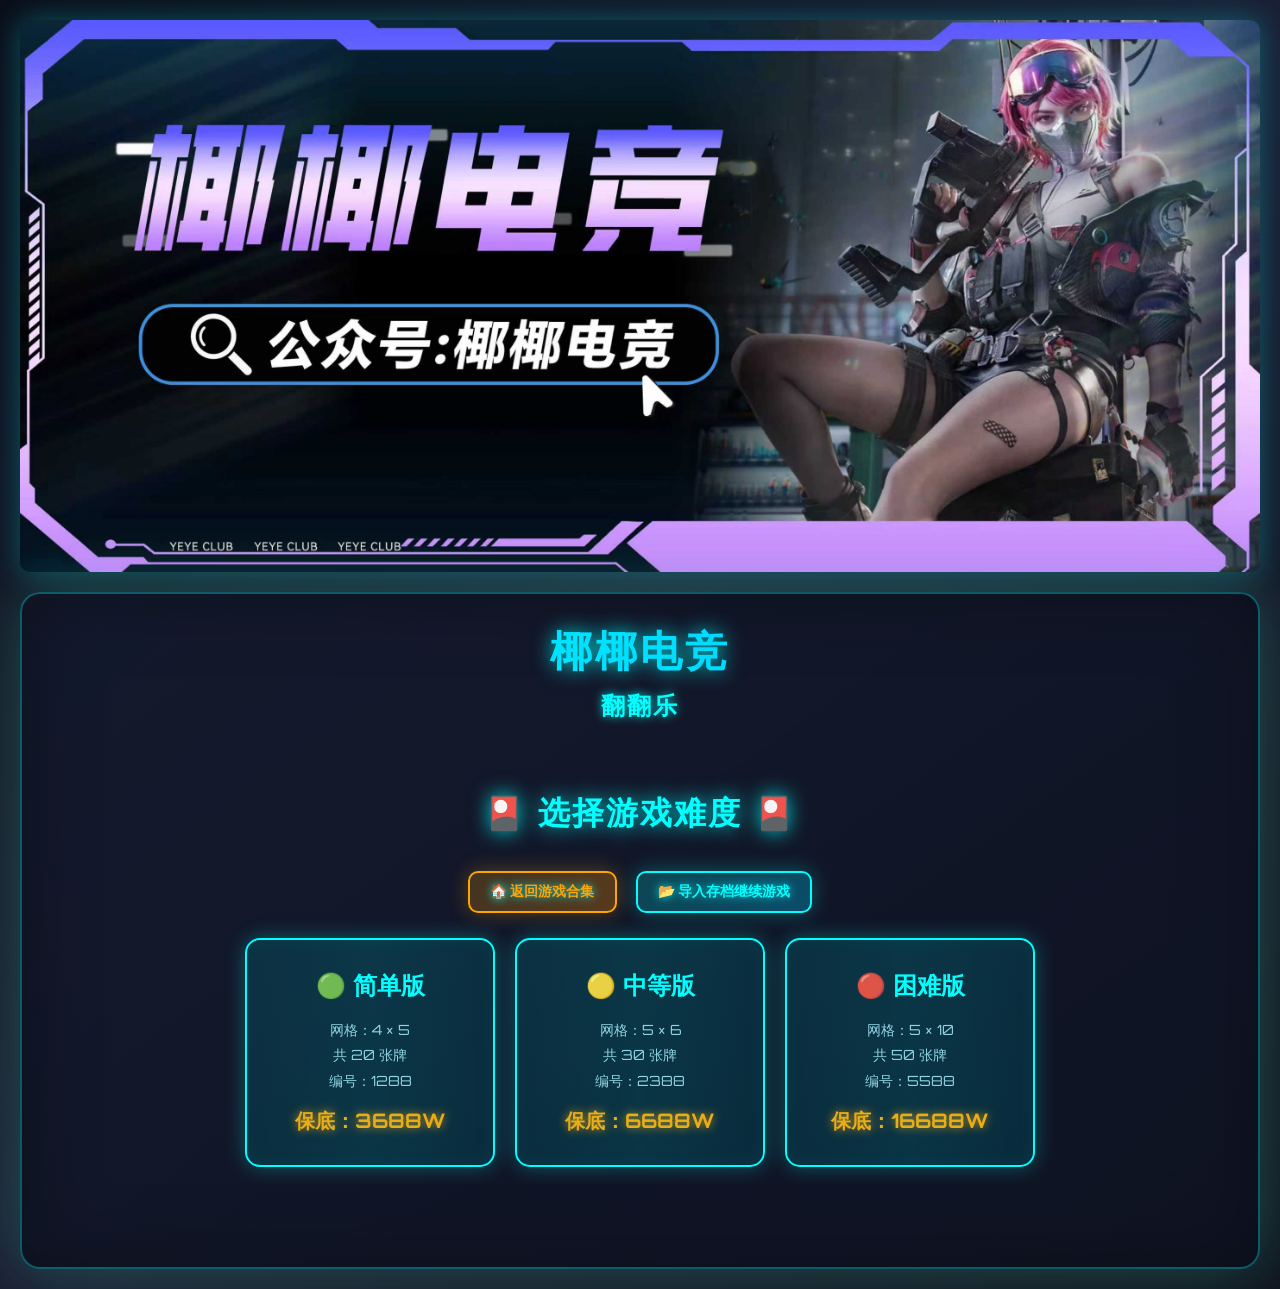
==== flipcard.html @ b03e816c "Initial commit: 妞版ぐ鐢电珵娓告垙鍚堥泦 V4.0 - 鎵浄娓告垙 + 缈荤炕涔?+ 娓告垙鍚堥泦棣栭〉" ====
<!DOCTYPE html>
<html lang="zh-CN">
<head>
    <meta charset="UTF-8">
    <meta name="viewport" content="width=device-width, initial-scale=1.0, maximum-scale=1.0, user-scalable=no">
    <title>椰椰电竞 - 翻翻乐</title>
    <link rel="preconnect" href="https://fonts.googleapis.com">
    <link rel="preconnect" href="https://fonts.gstatic.com" crossorigin>
    <link href="https://fonts.googleapis.com/css2?family=Orbitron:wght@400;700;900&display=swap" rel="stylesheet">
    <style>
        * {
            margin: 0;
            padding: 0;
            box-sizing: border-box;
        }

        body {
            font-family: "Orbitron", "Microsoft YaHei", Arial, sans-serif;
            background: linear-gradient(135deg, #0a0e1a 0%, #1a1f35 50%, #0f1420 100%);
            min-height: 100vh;
            display: flex;
            flex-direction: column;
            align-items: center;
            padding: 20px;
            position: relative;
            overflow-x: hidden;
        }

        .bg-image {
            width: 100%;
            max-width: 1400px;
            height: auto;
            display: block;
            margin: 0 auto 20px;
            border-radius: 10px;
            box-shadow: 0 0 30px rgba(0, 255, 255, 0.3);
        }

        .container {
            background: linear-gradient(145deg, rgba(20, 25, 45, 0.95), rgba(15, 20, 35, 0.98));
            border-radius: 20px;
            padding: 30px;
            box-shadow: 
                0 0 60px rgba(0, 255, 255, 0.2),
                0 0 100px rgba(255, 165, 0, 0.1),
                inset 0 0 80px rgba(0, 0, 0, 0.3);
            max-width: 1400px;
            width: 100%;
            border: 2px solid rgba(0, 255, 255, 0.3);
            position: relative;
        }

        .header {
            text-align: center;
            margin-bottom: 30px;
        }

        .title {
            font-size: 42px;
            font-weight: 900;
            background: linear-gradient(90deg, #00ffff, #00d4ff, #ffa500, #00ffff);
            background-size: 200% auto;
            -webkit-background-clip: text;
            -webkit-text-fill-color: transparent;
            margin-bottom: 10px;
            letter-spacing: 3px;
            animation: titleGlow 3s ease-in-out infinite;
            filter: drop-shadow(0 0 10px rgba(0, 255, 255, 0.8));
        }

        @keyframes titleGlow {
            0%, 100% {
                filter: drop-shadow(0 0 10px rgba(0, 255, 255, 0.8)) brightness(1);
            }
            50% {
                filter: drop-shadow(0 0 20px rgba(0, 255, 255, 1)) brightness(1.2);
            }
        }

        .subtitle {
            font-size: 24px;
            color: #00ffff;
            font-weight: bold;
            text-shadow: 0 0 10px rgba(0, 255, 255, 0.8);
            letter-spacing: 2px;
        }

        /* 开始界面 */
        .start-screen {
            text-align: center;
            padding: 40px 20px;
        }

        .start-screen h2 {
            font-size: 32px;
            color: #00ffff;
            margin-bottom: 30px;
            text-shadow: 0 0 20px rgba(0, 255, 255, 0.8);
            letter-spacing: 2px;
            font-weight: 900;
        }

        .difficulty-options {
            display: flex;
            justify-content: center;
            gap: 20px;
            flex-wrap: wrap;
            margin-bottom: 30px;
        }

        .difficulty-card {
            background: linear-gradient(145deg, rgba(0, 60, 80, 0.3), rgba(0, 40, 60, 0.4));
            border: 2px solid #00ffff;
            border-radius: 15px;
            padding: 30px;
            cursor: pointer;
            transition: all 0.3s;
            min-width: 250px;
            position: relative;
            overflow: hidden;
            box-shadow: 
                0 0 20px rgba(0, 255, 255, 0.3),
                inset 0 0 20px rgba(0, 255, 255, 0.05);
        }

        .difficulty-card::before {
            content: '';
            position: absolute;
            top: -50%;
            left: -50%;
            width: 200%;
            height: 200%;
            background: linear-gradient(45deg, transparent, rgba(0, 255, 255, 0.1), transparent);
            transform: rotate(45deg);
            transition: all 0.5s;
        }

        .difficulty-card:hover {
            transform: translateY(-8px);
            box-shadow: 
                0 8px 40px rgba(0, 255, 255, 0.6),
                0 0 50px rgba(255, 165, 0, 0.3),
                inset 0 0 30px rgba(0, 255, 255, 0.1);
            border-color: #ffa500;
        }

        .difficulty-card:hover::before {
            left: 100%;
        }

        .difficulty-name {
            font-size: 24px;
            color: #00ffff;
            font-weight: bold;
            margin-bottom: 15px;
        }

        .difficulty-info {
            color: #a0d0e0;
            font-size: 14px;
            line-height: 1.8;
        }

        .difficulty-base {
            font-size: 20px;
            color: #ffa500;
            font-weight: bold;
            margin-top: 15px;
            text-shadow: 0 0 10px rgba(255, 165, 0, 0.8);
        }

        /* 游戏界面 */
        .game-screen {
            display: none;
        }

        .game-layout {
            display: flex;
            gap: 30px;
            flex-wrap: wrap;
        }

        .game-main {
            flex: 1;
            min-width: 300px;
        }

        .game-board {
            display: grid;
            gap: 10px;
            margin: 0 auto;
            max-width: 800px;
            background: linear-gradient(145deg, rgba(10, 15, 30, 0.8), rgba(5, 10, 20, 0.9));
            padding: 20px;
            border-radius: 15px;
            box-shadow: 
                0 0 30px rgba(0, 255, 255, 0.2),
                inset 0 0 50px rgba(0, 0, 0, 0.5);
            border: 1px solid rgba(0, 255, 255, 0.3);
        }

        .card {
            aspect-ratio: 1;
            background: linear-gradient(145deg, rgba(0, 80, 100, 0.4), rgba(0, 60, 80, 0.5));
            border: 2px solid rgba(0, 255, 255, 0.6);
            border-radius: 10px;
            cursor: pointer;
            display: flex;
            align-items: center;
            justify-content: center;
            font-size: 32px;
            font-weight: bold;
            transition: all 0.5s;
            position: relative;
            box-shadow: 
                0 0 15px rgba(0, 255, 255, 0.4),
                inset 0 0 20px rgba(0, 255, 255, 0.1);
            transform-style: preserve-3d;
        }

        .card .card-back {
            position: absolute;
            width: 100%;
            height: 100%;
            display: flex;
            align-items: center;
            justify-content: center;
            color: #00ffff;
            font-size: 24px;
            font-weight: bold;
            text-shadow: 0 0 10px rgba(0, 255, 255, 0.8);
            backface-visibility: hidden;
        }

        .card .card-front {
            position: absolute;
            width: 100%;
            height: 100%;
            display: none;
            align-items: center;
            justify-content: center;
            padding: 10px;
        }

        .card .card-front img {
            max-width: 100%;
            max-height: 100%;
            object-fit: contain;
            border-radius: 8px;
            box-shadow: 0 0 15px rgba(0, 255, 255, 0.5);
        }

        .card.flipped {
            background: linear-gradient(145deg, rgba(0, 255, 255, 0.2), rgba(0, 200, 255, 0.3));
            border-color: #ffa500;
            box-shadow: 
                0 0 25px rgba(255, 165, 0, 0.8),
                inset 0 0 30px rgba(255, 165, 0, 0.2);
        }

        .card.flipped .card-back {
            display: none;
        }

        .card.flipped .card-front {
            display: flex;
        }

        .card.matched {
            background: linear-gradient(145deg, rgba(0, 255, 150, 0.2), rgba(0, 200, 100, 0.3));
            border-color: #00ff88;
            cursor: default;
            box-shadow: 0 0 20px rgba(0, 255, 136, 0.6);
        }

        .card.matched .card-back {
            display: none;
        }

        .card.matched .card-front {
            display: flex;
        }

        .card:hover:not(.flipped):not(.matched) {
            transform: scale(0.95);
            box-shadow: 
                0 0 25px rgba(0, 255, 255, 0.8),
                inset 0 0 30px rgba(0, 255, 255, 0.2);
        }

        /* 侧边栏 */
        .sidebar {
            flex: 0 0 350px;
            min-width: 300px;
        }

        .stats-panel, .tips-panel, .base-panel {
            background: linear-gradient(145deg, rgba(0, 60, 80, 0.3), rgba(0, 40, 60, 0.4));
            border: 2px solid rgba(0, 255, 255, 0.5);
            border-radius: 15px;
            padding: 20px;
            margin-bottom: 20px;
            box-shadow: 
                0 0 25px rgba(0, 255, 255, 0.2),
                inset 0 0 30px rgba(0, 0, 0, 0.3);
        }

        .panel-title {
            color: #ffa500;
            font-size: 20px;
            font-weight: bold;
            margin-bottom: 15px;
            text-align: center;
            text-shadow: 0 0 10px rgba(255, 165, 0, 0.8);
        }

        .stat-item {
            display: flex;
            justify-content: space-between;
            margin-bottom: 12px;
            font-size: 16px;
            color: #00ffff;
            text-shadow: 0 0 8px rgba(0, 255, 255, 0.6);
        }

        .stat-value {
            color: #ffa500;
            font-weight: bold;
            text-shadow: 0 0 10px rgba(255, 165, 0, 0.8);
        }

        .base-control {
            display: flex;
            align-items: center;
            justify-content: center;
            gap: 15px;
            margin-top: 15px;
        }

        .base-action-btn {
            background: linear-gradient(135deg, rgba(0, 255, 255, 0.2), rgba(0, 200, 255, 0.3));
            color: #00ffff;
            border: 2px solid #00ffff;
            border-radius: 10px;
            padding: 12px 20px;
            font-size: 16px;
            font-weight: bold;
            cursor: pointer;
            transition: all 0.3s;
            text-shadow: 0 0 10px rgba(0, 255, 255, 0.8);
            box-shadow: 0 0 15px rgba(0, 255, 255, 0.3);
            width: 100%;
        }

        .base-action-btn:hover {
            transform: translateY(-2px);
            box-shadow: 0 5px 25px rgba(0, 255, 255, 0.6);
            border-color: #ffa500;
            color: #ffa500;
        }

        .base-action-btn.increase:hover {
            border-color: #00ff88;
            color: #00ff88;
            box-shadow: 0 5px 25px rgba(0, 255, 136, 0.6);
        }

        .base-action-btn.decrease:hover {
            border-color: #ff4500;
            color: #ff4500;
            box-shadow: 0 5px 25px rgba(255, 69, 0, 0.6);
        }

        .base-action-btn.history {
            background: linear-gradient(135deg, rgba(255, 165, 0, 0.2), rgba(255, 140, 0, 0.3));
            border-color: #ffa500;
            color: #ffa500;
        }

        /* 弹窗样式 */
        .modal {
            position: fixed;
            top: 0;
            left: 0;
            width: 100%;
            height: 100%;
            background: rgba(0, 0, 0, 0.8);
            display: flex;
            justify-content: center;
            align-items: center;
            z-index: 1000;
            backdrop-filter: blur(5px);
        }

        .modal-content {
            background: linear-gradient(145deg, rgba(20, 25, 45, 0.98), rgba(15, 20, 35, 1));
            border: 2px solid rgba(0, 255, 255, 0.5);
            border-radius: 15px;
            padding: 0;
            max-width: 500px;
            width: 90%;
            box-shadow: 
                0 0 60px rgba(0, 255, 255, 0.3),
                0 0 100px rgba(255, 165, 0, 0.2);
            animation: modalFadeIn 0.3s ease-out;
        }

        @keyframes modalFadeIn {
            from {
                opacity: 0;
                transform: scale(0.9) translateY(-20px);
            }
            to {
                opacity: 1;
                transform: scale(1) translateY(0);
            }
        }

        .modal-header {
            padding: 20px;
            border-bottom: 1px solid rgba(0, 255, 255, 0.3);
            display: flex;
            justify-content: space-between;
            align-items: center;
        }

        .modal-header h3 {
            color: #00ffff;
            font-size: 22px;
            margin: 0;
            text-shadow: 0 0 10px rgba(0, 255, 255, 0.8);
        }

        .modal-close {
            background: none;
            border: none;
            color: #ff4500;
            font-size: 28px;
            cursor: pointer;
            transition: all 0.3s;
            line-height: 1;
            padding: 0;
            width: 30px;
            height: 30px;
        }

        .modal-close:hover {
            color: #ff6347;
            transform: rotate(90deg);
        }

        .modal-body {
            padding: 25px;
        }

        .modal-input {
            background: linear-gradient(145deg, rgba(0, 60, 80, 0.3), rgba(0, 40, 60, 0.4));
            border: 2px solid rgba(0, 255, 255, 0.6);
            border-radius: 8px;
            padding: 12px 15px;
            font-size: 24px;
            font-weight: bold;
            color: #00ffff;
            text-align: center;
            width: 100%;
            text-shadow: 0 0 10px rgba(0, 255, 255, 0.8);
            box-shadow: 0 0 15px rgba(0, 255, 255, 0.3);
            font-family: "Orbitron", "Microsoft YaHei", Arial, sans-serif;
        }

        .modal-input::placeholder {
            color: rgba(0, 255, 255, 0.5);
        }

        .modal-input:focus {
            outline: none;
            border-color: #ffa500;
            box-shadow: 0 0 25px rgba(255, 165, 0, 0.6);
        }

        .modal-footer {
            padding: 15px 20px;
            border-top: 1px solid rgba(0, 255, 255, 0.3);
            display: flex;
            justify-content: flex-end;
            gap: 10px;
        }

        .history-item {
            padding: 12px;
            margin-bottom: 10px;
            background: rgba(0, 40, 60, 0.3);
            border-radius: 8px;
            border-left: 3px solid;
        }

        .history-item.increase {
            border-left-color: #00ff88;
        }

        .history-item.decrease {
            border-left-color: #ff4500;
        }

        .history-change {
            font-size: 18px;
            font-weight: bold;
            margin-bottom: 5px;
        }

        .history-change.increase {
            color: #00ff88;
        }

        .history-change.decrease {
            color: #ff4500;
        }

        .history-time {
            font-size: 12px;
            color: #888;
        }

        .history-result {
            color: #a0d0e0;
            font-size: 14px;
            margin-top: 5px;
        }

        .tips-panel ul {
            list-style: none;
            color: #a0d0e0;
            font-size: 13px;
            line-height: 1.8;
        }

        .tips-panel li {
            margin-bottom: 8px;
            padding-left: 15px;
            position: relative;
        }

        .tips-panel li::before {
            content: '▸';
            position: absolute;
            left: 0;
            color: #00ffff;
        }

        .tips-note {
            margin-top: 15px;
            padding-top: 15px;
            border-top: 1px solid rgba(0, 255, 255, 0.3);
            font-size: 12px;
            color: #888;
            line-height: 1.6;
        }

        .btn {
            background: linear-gradient(135deg, rgba(0, 255, 255, 0.2), rgba(0, 200, 255, 0.3));
            color: #00ffff;
            border: 2px solid #00ffff;
            border-radius: 10px;
            padding: 12px 25px;
            font-size: 16px;
            font-weight: bold;
            cursor: pointer;
            transition: all 0.3s;
            margin: 5px;
            text-shadow: 0 0 10px rgba(0, 255, 255, 0.8);
            box-shadow: 0 0 20px rgba(0, 255, 255, 0.3);
            position: relative;
            overflow: hidden;
        }

        .btn::before {
            content: '';
            position: absolute;
            top: 0;
            left: -100%;
            width: 100%;
            height: 100%;
            background: linear-gradient(90deg, transparent, rgba(0, 255, 255, 0.3), transparent);
            transition: left 0.5s;
        }

        .btn:hover::before {
            left: 100%;
        }

        .btn:hover {
            transform: translateY(-2px);
            box-shadow: 
                0 5px 25px rgba(0, 255, 255, 0.6),
                0 0 35px rgba(0, 255, 255, 0.4);
            border-color: #ffa500;
            color: #ffa500;
        }

        .btn-secondary {
            background: linear-gradient(135deg, rgba(255, 165, 0, 0.2), rgba(255, 140, 0, 0.3));
            border-color: #ffa500;
            color: #ffa500;
            box-shadow: 0 0 20px rgba(255, 165, 0, 0.3);
        }

        .btn-secondary:hover {
            border-color: #00ffff;
            color: #00ffff;
            box-shadow: 0 5px 25px rgba(255, 165, 0, 0.6);
        }

        .button-group {
            text-align: center;
            margin-top: 20px;
        }

        .result-message {
            text-align: center;
            padding: 20px;
            margin: 20px 0;
            border-radius: 12px;
            font-size: 20px;
            font-weight: bold;
            display: none;
            background: linear-gradient(135deg, rgba(0, 255, 150, 0.2), rgba(0, 200, 100, 0.3));
            color: #00ff88;
            border: 2px solid #00ff88;
            box-shadow: 0 0 30px rgba(0, 255, 136, 0.5);
            animation: messageGlow 1s ease-in-out infinite;
        }

        .result-message.show {
            display: block;
        }

        @keyframes messageGlow {
            0%, 100% { opacity: 1; }
            50% { opacity: 0.85; }
        }

        /* 响应式设计 */
        @media (max-width: 1200px) {
            .bg-image {
                max-width: 100%;
            }
        }
        
        @media (max-width: 768px) {
            .bg-image {
                margin-bottom: 15px;
                border-radius: 5px;
            }
            
            .title {
                font-size: 28px;
            }

            .subtitle {
                font-size: 18px;
            }

            .difficulty-options {
                flex-direction: column;
                align-items: center;
            }

            .game-layout {
                flex-direction: column;
            }

            .sidebar {
                flex: 1;
                width: 100%;
            }

            .card {
                font-size: 24px;
            }
        }
    </style>
</head>
<body>
    <img src="beijingtu.jpg" alt="椰椰电竞" class="bg-image">
    <div class="container">
        <div class="header">
            <div class="title">椰椰电竞</div>
            <div class="subtitle">翻翻乐</div>
        </div>

        <!-- 开始界面 -->
        <div class="start-screen" id="startScreen">
            <h2>🎴 选择游戏难度 🎴</h2>
            
            <!-- 导入数据按钮 -->
            <div style="text-align: center; margin-bottom: 20px;">
                <button class="btn btn-secondary" onclick="location.href='home.html'" style="font-size: 14px; padding: 10px 20px; margin-right: 10px;">
                    🏠 返回游戏合集
                </button>
                <button class="btn" onclick="importData()" style="font-size: 14px; padding: 10px 20px;">
                    📂 导入存档继续游戏
                </button>
            </div>
            
            <div class="difficulty-options">
                <div class="difficulty-card" onclick="startGame('easy')">
                    <div class="difficulty-name">🟢 简单版</div>
                    <div class="difficulty-info">
                        网格：4 × 5<br>
                        共 20 张牌<br>
                        编号：1288
                    </div>
                    <div class="difficulty-base">保底：3688W</div>
                </div>

                <div class="difficulty-card" onclick="startGame('medium')">
                    <div class="difficulty-name">🟡 中等版</div>
                    <div class="difficulty-info">
                        网格：5 × 6<br>
                        共 30 张牌<br>
                        编号：2388
                    </div>
                    <div class="difficulty-base">保底：6688W</div>
                </div>

                <div class="difficulty-card" onclick="startGame('hard')">
                    <div class="difficulty-name">🔴 困难版</div>
                    <div class="difficulty-info">
                        网格：5 × 10<br>
                        共 50 张牌<br>
                        编号：5588
                    </div>
                    <div class="difficulty-base">保底：16688W</div>
                </div>
            </div>
        </div>

        <!-- 游戏界面 -->
        <div class="game-screen" id="gameScreen">
            <div class="result-message" id="resultMessage"></div>

            <div class="game-layout">
                <div class="game-main">
                    <div class="game-board" id="gameBoard"></div>
                    <div class="button-group">
                        <button class="btn" onclick="resetGame()">🔄 重新开始</button>
                        <button class="btn btn-secondary" onclick="backToStart()">🏠 返回首页</button>
                        <button class="btn" onclick="exportData()">💾 导出数据</button>
                    </div>
                </div>

                <div class="sidebar">
                    <!-- 统计面板 -->
                    <div class="stats-panel">
                        <div class="panel-title">📊 游戏统计</div>
                        <div class="stat-item">
                            <span>⏱️ 游戏时间:</span>
                            <span class="stat-value" id="gameTime">00:00:00</span>
                        </div>
                        <div class="stat-item">
                            <span>🔄 翻牌次数:</span>
                            <span class="stat-value" id="flipCount">0</span>
                        </div>
                        <div class="stat-item">
                            <span>✅ 配对数:</span>
                            <span class="stat-value" id="matchCount">0</span>
                        </div>
                        <div class="stat-item">
                            <span>📦 总牌数:</span>
                            <span class="stat-value" id="totalPairs">0</span>
                        </div>
                    </div>

                    <!-- 保底控制面板 -->
                    <div class="base-panel">
                        <div class="panel-title">💰 保底管理</div>
                        <div class="stat-item" style="margin-bottom: 15px; justify-content: center;">
                            <span style="color: #ffa500; font-size: 20px;">
                                当前保底: <span id="baseAmount" style="font-size: 26px; font-weight: 900;">0W</span>
                            </span>
                        </div>
                        <div class="base-control" style="flex-direction: column; gap: 10px;">
                            <button class="base-action-btn increase" onclick="showBaseInput('increase')">
                                ➕ 增加保底
                            </button>
                            <button class="base-action-btn decrease" onclick="showBaseInput('decrease')">
                                ➖ 减少保底
                            </button>
                            <button class="base-action-btn history" onclick="showBaseHistory()">
                                📝 查看记录
                            </button>
                        </div>
                    </div>

                    <!-- 提示面板 -->
                    <div class="tips-panel">
                        <div class="panel-title">💡 翻牌提示</div>
                        <ul>
                            <li><strong style="color: #ffa500;">小红</strong>：翻 1 次（50万-100万）</li>
                            <li><strong style="color: #ff6b6b;">大红</strong>：翻 2 次（100万-200万）</li>
                            <li><strong style="color: #ff4500;">大大红</strong>：翻 3 次（200万+/稀有）</li>
                            <li><strong style="color: #00ffff;">非心/复苏</strong>：翻 6 次</li>
                            <li><strong style="color: #00d4ff;">海洋之泪</strong>：翻 10 次</li>
                        </ul>
                        <div class="tips-note">
                            <strong>注:</strong><br>
                            一次为翻两张牌。<br>
                            小红为50万的卡及100万以下的红。<br>
                            大红为100万以上的卡和红。<br>
                            大大红为200万以上价值的红和卡/炫彩克小圈/阿米娅等稀有的红。<br>
                            六套、红头修、红甲修不算红。<br>
                            撤离失败带出的红不算。
                        </div>
                    </div>
                </div>
            </div>
        </div>
    </div>

    <input type="file" id="fileInput" style="display: none;" accept=".json">

    <!-- 保底输入弹窗 -->
    <div id="baseInputModal" class="modal" style="display: none;">
        <div class="modal-content">
            <div class="modal-header">
                <h3 id="modalTitle">增加保底</h3>
                <button class="modal-close" onclick="closeBaseInput()">✕</button>
            </div>
            <div class="modal-body">
                <p style="color: #a0d0e0; margin-bottom: 15px;">
                    当前保底: <span style="color: #ffa500; font-weight: bold;" id="modalCurrentBase">0W</span>
                </p>
                <input type="number" id="modalInput" class="modal-input" placeholder="输入金额" step="100" min="0">
                <p style="color: #888; font-size: 12px; margin-top: 10px;">
                    输入要<span id="modalAction">增加</span>的金额数值
                </p>
            </div>
            <div class="modal-footer">
                <button class="btn btn-secondary" onclick="closeBaseInput()">取消</button>
                <button class="btn" onclick="confirmBaseChange()">确认</button>
            </div>
        </div>
    </div>

    <!-- 变动记录弹窗 -->
    <div id="historyModal" class="modal" style="display: none;">
        <div class="modal-content">
            <div class="modal-header">
                <h3>📝 保底变动记录</h3>
                <button class="modal-close" onclick="closeHistoryModal()">✕</button>
            </div>
            <div class="modal-body">
                <div id="modalHistoryList" style="max-height: 400px; overflow-y: auto;"></div>
            </div>
            <div class="modal-footer">
                <button class="btn" onclick="closeHistoryModal()">关闭</button>
            </div>
        </div>
    </div>

    <script>
        let gameState = {
            difficulty: '',
            rows: 0,
            cols: 0,
            totalCards: 0,
            cards: [],
            flippedCards: [],
            matchedPairs: 0,
            flipCount: 0,
            baseAmount: 0,
            initialBase: 0,
            startTime: null,
            timerInterval: null,
            gameActive: false,
            baseHistory: []  // 保底变动记录
        };

        const difficulties = {
            easy: { rows: 4, cols: 5, base: 3688, name: '简单版(1288)' },
            medium: { rows: 5, cols: 6, base: 6688, name: '中等版(2388)' },
            hard: { rows: 5, cols: 10, base: 16688, name: '困难版(5588)' }
        };

        function startGame(difficulty) {
            const config = difficulties[difficulty];
            gameState.difficulty = difficulty;
            gameState.rows = config.rows;
            gameState.cols = config.cols;
            gameState.totalCards = config.rows * config.cols;
            gameState.baseAmount = config.base;
            gameState.initialBase = config.base;
            gameState.matchedPairs = 0;
            gameState.flipCount = 0;
            gameState.flippedCards = [];
            gameState.gameActive = true;
            gameState.startTime = Date.now();
            gameState.baseHistory = [];  // 重置保底记录

            initializeCards();
            renderBoard();
            updateStats();
            startTimer();

            document.getElementById('startScreen').style.display = 'none';
            document.getElementById('gameScreen').style.display = 'block';
            document.getElementById('resultMessage').classList.remove('show');
        }

        function initializeCards() {
            const pairCount = gameState.totalCards / 2;
            const pairs = [];
            
            // 使用hong文件夹中的图片
            const images = [
                'hong/bijiben.png',
                'hong/buzhanche.png',
                'hong/huashi.png',
                'hong/huatangqiang.png',
                'hong/maixiaowen.png',
                'hong/ScreenShot_2025-10-23_160824_240.png',
                'hong/ScreenShot_2025-10-23_160837_964.png',
                'hong/ScreenShot_2025-10-23_160845_746.png',
                'hong/ScreenShot_2025-10-23_160915_342.png',
                'hong/ScreenShot_2025-10-23_160919_401.png',
                'hong/ScreenShot_2025-10-23_160929_879.png',
                'hong/ScreenShot_2025-10-23_160935_051.png',
                'hong/ScreenShot_2025-10-23_160942_949.png',
                'hong/ScreenShot_2025-10-23_160950_341.png',
                'hong/ScreenShot_2025-10-23_160954_953.png',
                'hong/ScreenShot_2025-10-23_161008_000.png',
                'hong/ScreenShot_2025-10-23_161016_022.png',
                'hong/ScreenShot_2025-10-23_161025_975.png',
                'hong/ScreenShot_2025-10-23_161029_922.png',
                'hong/ScreenShot_2025-10-23_161033_559.png',
                'hong/ScreenShot_2025-10-23_161038_203.png',
                'hong/ScreenShot_2025-10-23_161054_703.png',
                'hong/ScreenShot_2025-10-23_161101_071.png',
                'hong/ScreenShot_2025-10-23_161105_315.png',
                'hong/ScreenShot_2025-10-23_161115_253.png',
                'hong/sheyingji.png',
                'hong/wechat_2025-10-23_161047_775.png',
                'hong/xianka.png',
                'hong/you.png'
            ];
            
            // 根据需要的配对数选择图片
            for (let i = 0; i < pairCount; i++) {
                const image = images[i % images.length];
                pairs.push({ id: i, image: image });
                pairs.push({ id: i, image: image });
            }

            // 洗牌（Fisher-Yates算法）
            for (let i = pairs.length - 1; i > 0; i--) {
                const j = Math.floor(Math.random() * (i + 1));
                [pairs[i], pairs[j]] = [pairs[j], pairs[i]];
            }

            gameState.cards = pairs.map((card, index) => ({
                ...card,
                index: index,
                flipped: false,
                matched: false
            }));
        }

        function renderBoard() {
            const board = document.getElementById('gameBoard');
            board.innerHTML = '';
            board.style.gridTemplateColumns = `repeat(${gameState.cols}, 1fr)`;
            board.style.gridTemplateRows = `repeat(${gameState.rows}, 1fr)`;

            gameState.cards.forEach((card, index) => {
                const cardElement = document.createElement('div');
                cardElement.className = 'card';
                cardElement.dataset.index = index;
                cardElement.onclick = () => flipCard(index);
                
                // 计算位置编号（行-列）
                const row = Math.floor(index / gameState.cols) + 1;
                const col = (index % gameState.cols) + 1;
                const position = `${row}-${col}`;
                
                // 创建卡片背面（显示位置）
                const backDiv = document.createElement('div');
                backDiv.className = 'card-back';
                backDiv.textContent = position;
                cardElement.appendChild(backDiv);
                
                // 创建卡片正面（显示图片）
                const frontDiv = document.createElement('div');
                frontDiv.className = 'card-front';
                if (card.image) {
                    const img = document.createElement('img');
                    img.src = card.image;
                    img.alt = '卡片';
                    img.onerror = function() {
                        console.error('图片加载失败:', card.image);
                        this.style.display = 'none';
                        frontDiv.textContent = '❌';
                    };
                    frontDiv.appendChild(img);
                } else {
                    frontDiv.textContent = '?';
                    console.warn('卡片缺少图片路径:', card);
                }
                cardElement.appendChild(frontDiv);
                
                if (card.flipped || card.matched) {
                    cardElement.classList.add(card.matched ? 'matched' : 'flipped');
                }
                
                board.appendChild(cardElement);
            });

            const totalPairs = gameState.totalCards ? gameState.totalCards / 2 : 0;
            document.getElementById('totalPairs').textContent = totalPairs;
        }

        function flipCard(index) {
            if (!gameState.gameActive) return;
            
            const card = gameState.cards[index];
            
            // 不能翻已经翻开或已配对的牌
            if (card.flipped || card.matched) return;
            
            // 不能同时翻超过2张牌
            if (gameState.flippedCards.length >= 2) return;

            card.flipped = true;
            gameState.flippedCards.push(index);
            renderBoard();

            if (gameState.flippedCards.length === 2) {
                gameState.flipCount++;
                updateStats();
                setTimeout(checkMatch, 800);
            }
        }

        function checkMatch() {
            const [index1, index2] = gameState.flippedCards;
            const card1 = gameState.cards[index1];
            const card2 = gameState.cards[index2];

            if (card1.id === card2.id) {
                // 配对成功
                card1.matched = true;
                card2.matched = true;
                gameState.matchedPairs++;
                updateStats();
                
                // 检查是否游戏结束
                if (gameState.matchedPairs === gameState.totalCards / 2) {
                    endGame();
                }
            } else {
                // 配对失败，翻回去
                card1.flipped = false;
                card2.flipped = false;
            }

            gameState.flippedCards = [];
            renderBoard();
        }

        function startTimer() {
            if (gameState.timerInterval) {
                clearInterval(gameState.timerInterval);
            }
            
            gameState.timerInterval = setInterval(() => {
                if (gameState.gameActive) {
                    updateTimer();
                }
            }, 1000);
        }

        function updateTimer() {
            const elapsed = Date.now() - gameState.startTime;
            const hours = Math.floor(elapsed / 3600000);
            const minutes = Math.floor((elapsed % 3600000) / 60000);
            const seconds = Math.floor((elapsed % 60000) / 1000);
            
            const timeStr = `${String(hours).padStart(2, '0')}:${String(minutes).padStart(2, '0')}:${String(seconds).padStart(2, '0')}`;
            document.getElementById('gameTime').textContent = timeStr;
        }

        function updateStats() {
            document.getElementById('flipCount').textContent = gameState.flipCount;
            document.getElementById('matchCount').textContent = gameState.matchedPairs;
            document.getElementById('baseAmount').textContent = gameState.baseAmount + 'W';
        }

        let currentBaseAction = 'increase'; // 'increase' or 'decrease'

        function showBaseInput(action) {
            currentBaseAction = action;
            const modal = document.getElementById('baseInputModal');
            const title = document.getElementById('modalTitle');
            const actionText = document.getElementById('modalAction');
            const currentBase = document.getElementById('modalCurrentBase');
            const input = document.getElementById('modalInput');
            
            title.textContent = action === 'increase' ? '➕ 增加保底' : '➖ 减少保底';
            actionText.textContent = action === 'increase' ? '增加' : '减少';
            currentBase.textContent = gameState.baseAmount + 'W';
            input.value = '';
            input.focus();
            
            modal.style.display = 'flex';
        }

        function closeBaseInput() {
            document.getElementById('baseInputModal').style.display = 'none';
        }

        function confirmBaseChange() {
            const input = document.getElementById('modalInput');
            const amount = parseInt(input.value);
            
            if (isNaN(amount) || amount <= 0) {
                alert('❌ 请输入有效的金额数字');
                return;
            }
            
            const oldAmount = gameState.baseAmount;
            let change = amount;
            let newAmount;
            
            if (currentBaseAction === 'increase') {
                newAmount = oldAmount + amount;
            } else {
                change = -amount;
                newAmount = oldAmount - amount;
                if (newAmount < 0) {
                    alert('⚠️ 减少后保底不能为负数');
                    return;
                }
            }
            
            gameState.baseAmount = newAmount;
            
            // 记录变动
            const now = new Date();
            const beijingTime = new Date(now.getTime() + (8 * 60 * 60 * 1000));
            const timeStr = beijingTime.toISOString().replace('T', ' ').slice(0, 19);
            
            gameState.baseHistory.push({
                time: timeStr,
                change: change,
                newAmount: newAmount,
                oldAmount: oldAmount
            });
            
            updateStats();
            closeBaseInput();
            
            // 显示成功提示
            const changeText = change > 0 ? `+${change}W` : `${change}W`;
            alert(`✅ 保底已${currentBaseAction === 'increase' ? '增加' : '减少'}\n${changeText} → ${newAmount}W`);
        }

        function showBaseHistory() {
            const modal = document.getElementById('historyModal');
            const historyList = document.getElementById('modalHistoryList');
            historyList.innerHTML = '';
            
            if (gameState.baseHistory.length === 0) {
                historyList.innerHTML = '<div style="text-align: center; color: #666; padding: 30px;">暂无变动记录</div>';
            } else {
                // 显示所有记录，倒序
                const allHistory = [...gameState.baseHistory].reverse();
                
                allHistory.forEach(record => {
                    const item = document.createElement('div');
                    item.className = `history-item ${record.change > 0 ? 'increase' : 'decrease'}`;
                    
                    const changeText = record.change > 0 ? `+${record.change}W` : `${record.change}W`;
                    
                    item.innerHTML = `
                        <div class="history-change ${record.change > 0 ? 'increase' : 'decrease'}">
                            ${changeText}
                        </div>
                        <div class="history-result">
                            ${record.oldAmount}W → ${record.newAmount}W
                        </div>
                        <div class="history-time">
                            ${record.time}
                        </div>
                    `;
                    
                    historyList.appendChild(item);
                });
            }
            
            modal.style.display = 'flex';
        }

        function closeHistoryModal() {
            document.getElementById('historyModal').style.display = 'none';
        }

        // 允许在输入框按回车确认
        document.addEventListener('DOMContentLoaded', function() {
            const modalInput = document.getElementById('modalInput');
            if (modalInput) {
                modalInput.addEventListener('keypress', function(e) {
                    if (e.key === 'Enter') {
                        confirmBaseChange();
                    }
                });
            }
        });

        function endGame() {
            gameState.gameActive = false;
            clearInterval(gameState.timerInterval);
            
            const timeElapsed = document.getElementById('gameTime').textContent;
            const message = `
                🎉 恭喜完成游戏！🎉<br><br>
                游戏时间: ${timeElapsed}<br>
                翻牌次数: ${gameState.flipCount}<br>
                剩余保底: ${gameState.baseAmount}W
            `;
            
            const msgElement = document.getElementById('resultMessage');
            msgElement.innerHTML = message;
            msgElement.classList.add('show');
        }

        function resetGame() {
            if (gameState.timerInterval) {
                clearInterval(gameState.timerInterval);
            }
            startGame(gameState.difficulty);
        }

        function backToStart() {
            if (gameState.timerInterval) {
                clearInterval(gameState.timerInterval);
            }
            document.getElementById('startScreen').style.display = 'block';
            document.getElementById('gameScreen').style.display = 'none';
        }

        function exportData() {
            const data = {
                version: '3.0',
                difficulty: gameState.difficulty,
                flipCount: gameState.flipCount,
                matchedPairs: gameState.matchedPairs,
                baseAmount: gameState.baseAmount,
                initialBase: gameState.initialBase,
                baseHistory: gameState.baseHistory,  // 保存保底变动记录
                cards: gameState.cards.map(card => ({
                    id: card.id,
                    image: card.image,
                    index: card.index,
                    flipped: card.flipped,
                    matched: card.matched
                })),
                rows: gameState.rows,
                cols: gameState.cols,
                totalCards: gameState.totalCards,
                startTime: gameState.startTime,
                currentTime: Date.now(),
                gameActive: gameState.gameActive
            };

            const dataStr = JSON.stringify(data, null, 2);
            const blob = new Blob([dataStr], { type: 'application/json' });
            const url = URL.createObjectURL(blob);
            const a = document.createElement('a');
            a.href = url;
            const timestamp = new Date().toISOString().replace(/[:.]/g, '-').slice(0, -5);
            a.download = `flipcard_save_${timestamp}.json`;
            a.click();
            URL.revokeObjectURL(url);

            alert('✅ 数据导出成功！');
        }

        function importData() {
            const fileInput = document.getElementById('fileInput');
            fileInput.onchange = (e) => {
                const file = e.target.files[0];
                if (!file) return;

                const reader = new FileReader();
                reader.onload = (event) => {
                    try {
                        const data = JSON.parse(event.target.result);
                        
                        // 验证数据完整性
                        if (!data.cards || !Array.isArray(data.cards)) {
                            throw new Error('数据格式错误：缺少卡片数据');
                        }
                        
                        // 恢复游戏状态
                        gameState.difficulty = data.difficulty;
                        gameState.flipCount = data.flipCount || 0;
                        gameState.matchedPairs = data.matchedPairs || 0;
                        gameState.baseAmount = data.baseAmount || 0;
                        gameState.initialBase = data.initialBase || 0;
                        gameState.baseHistory = data.baseHistory || [];  // 恢复保底记录
                        gameState.gameActive = data.gameActive !== false;
                        gameState.rows = data.rows || 0;
                        gameState.cols = data.cols || 0;
                        gameState.totalCards = data.totalCards || data.cards.length;
                        gameState.flippedCards = [];
                        
                        // 确保每张卡片都有必要的属性，并保留完整的图片路径
                        gameState.cards = data.cards.map((card, index) => ({
                            id: card.id !== undefined ? card.id : index,
                            image: card.image || '',
                            index: card.index !== undefined ? card.index : index,
                            flipped: card.flipped === true,
                            matched: card.matched === true
                        }));
                        
                        console.log('导入的卡片数据:', gameState.cards.slice(0, 3)); // 调试信息
                        
                        // 恢复时间
                        const pausedDuration = data.currentTime - data.startTime;
                        gameState.startTime = Date.now() - pausedDuration;

                        // 渲染游戏
                        document.getElementById('startScreen').style.display = 'none';
                        document.getElementById('gameScreen').style.display = 'block';
                        document.getElementById('resultMessage').classList.remove('show');
                        renderBoard();
                        updateStats();
                        
                        if (gameState.gameActive) {
                            startTimer();
                        } else {
                            updateTimer();
                        }

                        console.log('游戏状态恢复完成');
                        console.log('总卡片数:', gameState.totalCards);
                        console.log('已配对:', gameState.matchedPairs);
                        console.log('保底记录:', gameState.baseHistory);
                        
                        alert('✅ 数据导入成功！');
                    } catch (error) {
                        alert('❌ 导入失败：' + error.message);
                        console.error('导入错误详情：', error);
                    }
                };
                reader.readAsText(file);
            };
            
            // 重置文件选择器，允许重复选择同一文件
            fileInput.value = '';
            fileInput.click();
        }
    </script>
</body>
</html>
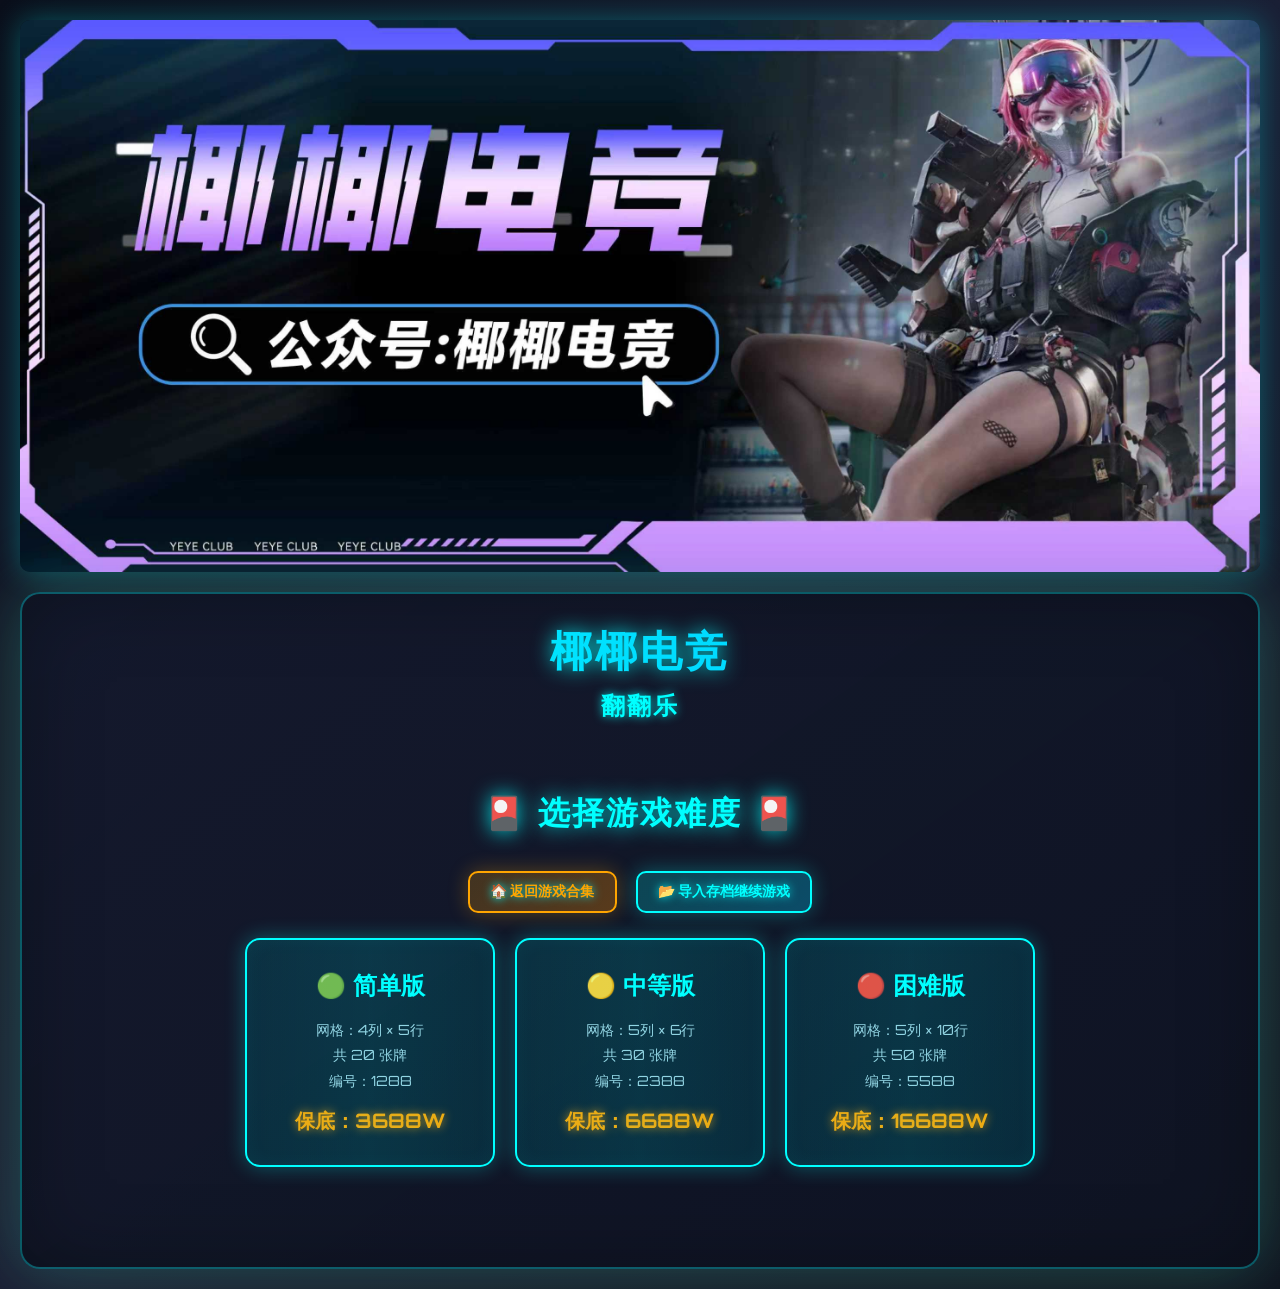
==== commit 548582b8: "Optimize flipcard: full-size images, horizontal layout (rows>cols)" ====
--- a/flipcard.html
+++ b/flipcard.html
@@ -239,15 +239,15 @@
             display: none;
             align-items: center;
             justify-content: center;
-            padding: 10px;
+            padding: 0;
+            overflow: hidden;
         }
 
         .card .card-front img {
-            max-width: 100%;
-            max-height: 100%;
-            object-fit: contain;
-            border-radius: 8px;
-            box-shadow: 0 0 15px rgba(0, 255, 255, 0.5);
+            width: 100%;
+            height: 100%;
+            object-fit: cover;
+            border-radius: 10px;
         }
 
         .card.flipped {
@@ -672,10 +672,60 @@
             .sidebar {
                 flex: 1;
                 width: 100%;
-            }
-
-            .card {
-                font-size: 24px;
+                margin-top: 20px;
+            }
+
+            /* 移动端卡片优化 */
+            .game-board {
+                gap: 8px;
+                max-width: 100%;
+                margin: 0 auto;
+            }
+
+            .card-back {
+                font-size: 22px;
+            }
+
+            .card-front {
+                font-size: 18px;
+            }
+
+            .card-front img {
+                width: 100%;
+                height: 100%;
+                object-fit: cover;
+            }
+
+            /* 简单难度在移动端的特殊优化 */
+            .game-board[data-difficulty="easy"] {
+                max-width: 400px;
+            }
+
+            /* 中等难度 */
+            .game-board[data-difficulty="medium"] {
+                max-width: 100%;
+            }
+
+            /* 困难难度需要更小的间距和字体 */
+            .game-board[data-difficulty="hard"] {
+                gap: 4px;
+            }
+
+            .game-board[data-difficulty="hard"] .card-back {
+                font-size: 18px;
+            }
+
+            .stat-item {
+                font-size: 14px;
+            }
+
+            .btn {
+                font-size: 13px;
+                padding: 8px 16px;
+            }
+
+            .container {
+                padding: 15px;
             }
         }
     </style>
@@ -694,7 +744,7 @@
             
             <!-- 导入数据按钮 -->
             <div style="text-align: center; margin-bottom: 20px;">
-                <button class="btn btn-secondary" onclick="location.href='home.html'" style="font-size: 14px; padding: 10px 20px; margin-right: 10px;">
+                <button class="btn btn-secondary" onclick="location.href='index.html'" style="font-size: 14px; padding: 10px 20px; margin-right: 10px;">
                     🏠 返回游戏合集
                 </button>
                 <button class="btn" onclick="importData()" style="font-size: 14px; padding: 10px 20px;">
@@ -706,7 +756,7 @@
                 <div class="difficulty-card" onclick="startGame('easy')">
                     <div class="difficulty-name">🟢 简单版</div>
                     <div class="difficulty-info">
-                        网格：4 × 5<br>
+                        网格：4列 × 5行<br>
                         共 20 张牌<br>
                         编号：1288
                     </div>
@@ -716,7 +766,7 @@
                 <div class="difficulty-card" onclick="startGame('medium')">
                     <div class="difficulty-name">🟡 中等版</div>
                     <div class="difficulty-info">
-                        网格：5 × 6<br>
+                        网格：5列 × 6行<br>
                         共 30 张牌<br>
                         编号：2388
                     </div>
@@ -726,7 +776,7 @@
                 <div class="difficulty-card" onclick="startGame('hard')">
                     <div class="difficulty-name">🔴 困难版</div>
                     <div class="difficulty-info">
-                        网格：5 × 10<br>
+                        网格：5列 × 10行<br>
                         共 50 张牌<br>
                         编号：5588
                     </div>
@@ -877,9 +927,9 @@
         };
 
         const difficulties = {
-            easy: { rows: 4, cols: 5, base: 3688, name: '简单版(1288)' },
-            medium: { rows: 5, cols: 6, base: 6688, name: '中等版(2388)' },
-            hard: { rows: 5, cols: 10, base: 16688, name: '困难版(5588)' }
+            easy: { rows: 5, cols: 4, base: 3688, name: '简单版(1288)' },
+            medium: { rows: 6, cols: 5, base: 6688, name: '中等版(2388)' },
+            hard: { rows: 10, cols: 5, base: 16688, name: '困难版(5588)' }
         };
 
         function startGame(difficulty) {
@@ -970,6 +1020,15 @@
             board.innerHTML = '';
             board.style.gridTemplateColumns = `repeat(${gameState.cols}, 1fr)`;
             board.style.gridTemplateRows = `repeat(${gameState.rows}, 1fr)`;
+            
+            // 为移动端设置难度属性，用于响应式样式
+            if (gameState.rows === 5 && gameState.cols === 4) {
+                board.setAttribute('data-difficulty', 'easy');
+            } else if (gameState.rows === 6 && gameState.cols === 5) {
+                board.setAttribute('data-difficulty', 'medium');
+            } else if (gameState.rows === 10 && gameState.cols === 5) {
+                board.setAttribute('data-difficulty', 'hard');
+            }
 
             gameState.cards.forEach((card, index) => {
                 const cardElement = document.createElement('div');
@@ -977,15 +1036,13 @@
                 cardElement.dataset.index = index;
                 cardElement.onclick = () => flipCard(index);
                 
-                // 计算位置编号（行-列）
-                const row = Math.floor(index / gameState.cols) + 1;
-                const col = (index % gameState.cols) + 1;
-                const position = `${row}-${col}`;
+                // 使用简单的序号（1, 2, 3, ...）而不是行-列格式
+                const cardNumber = index + 1;
                 
-                // 创建卡片背面（显示位置）
+                // 创建卡片背面（显示序号）
                 const backDiv = document.createElement('div');
                 backDiv.className = 'card-back';
-                backDiv.textContent = position;
+                backDiv.textContent = cardNumber;
                 cardElement.appendChild(backDiv);
                 
                 // 创建卡片正面（显示图片）
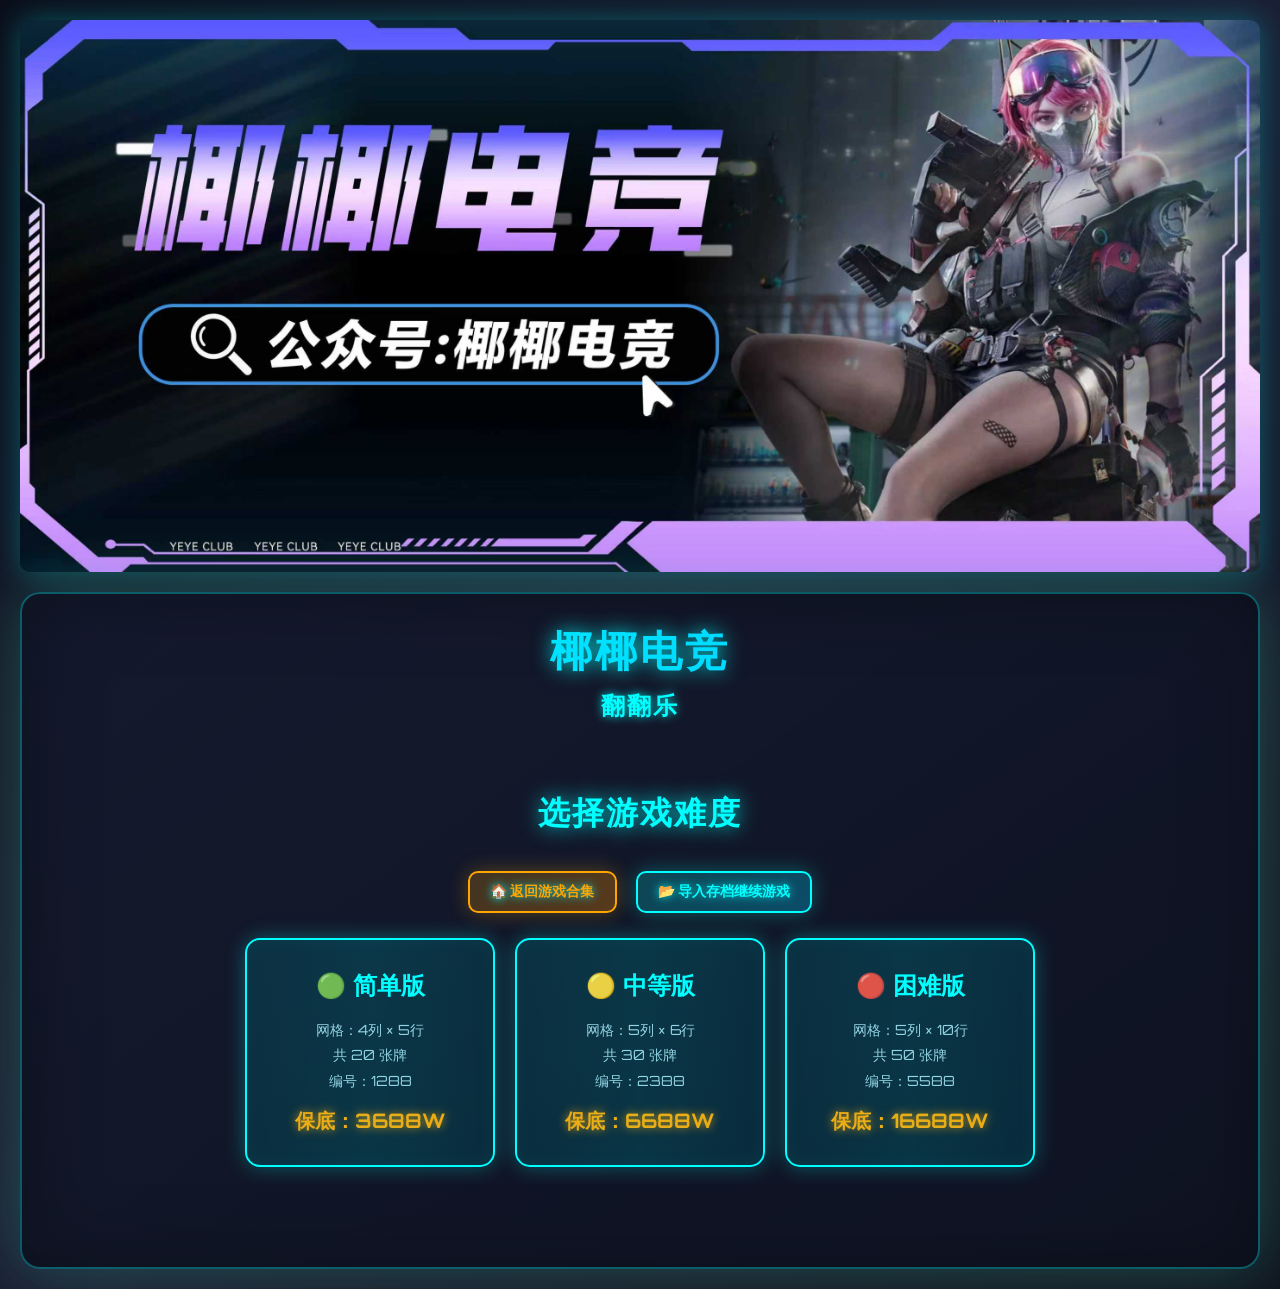
==== commit 9eee21b2: "鏇存柊鎵浄娓告垙瑙勫垯锛氫笉鍚岄噾棰濆搴斾笉鍚岀偢寮规暟閲?988鍏?涓€?288鍏?涓€?888鍏?2涓€?388鍏?4涓?" ====
--- a/flipcard.html
+++ b/flipcard.html
@@ -740,7 +740,7 @@
 
         <!-- 开始界面 -->
         <div class="start-screen" id="startScreen">
-            <h2>🎴 选择游戏难度 🎴</h2>
+            <h2>选择游戏难度</h2>
             
             <!-- 导入数据按钮 -->
             <div style="text-align: center; margin-bottom: 20px;">
@@ -846,7 +846,7 @@
                     <div class="tips-panel">
                         <div class="panel-title">💡 翻牌提示</div>
                         <ul>
-                            <li><strong style="color: #ffa500;">小红</strong>：翻 1 次（50万-100万）</li>
+                            <li><strong style="color: #ffa500;">小红</strong>：翻 1 次（卡>50万/红<100万）</li>
                             <li><strong style="color: #ff6b6b;">大红</strong>：翻 2 次（100万-200万）</li>
                             <li><strong style="color: #ff4500;">大大红</strong>：翻 3 次（200万+/稀有）</li>
                             <li><strong style="color: #00ffff;">非心/复苏</strong>：翻 6 次</li>
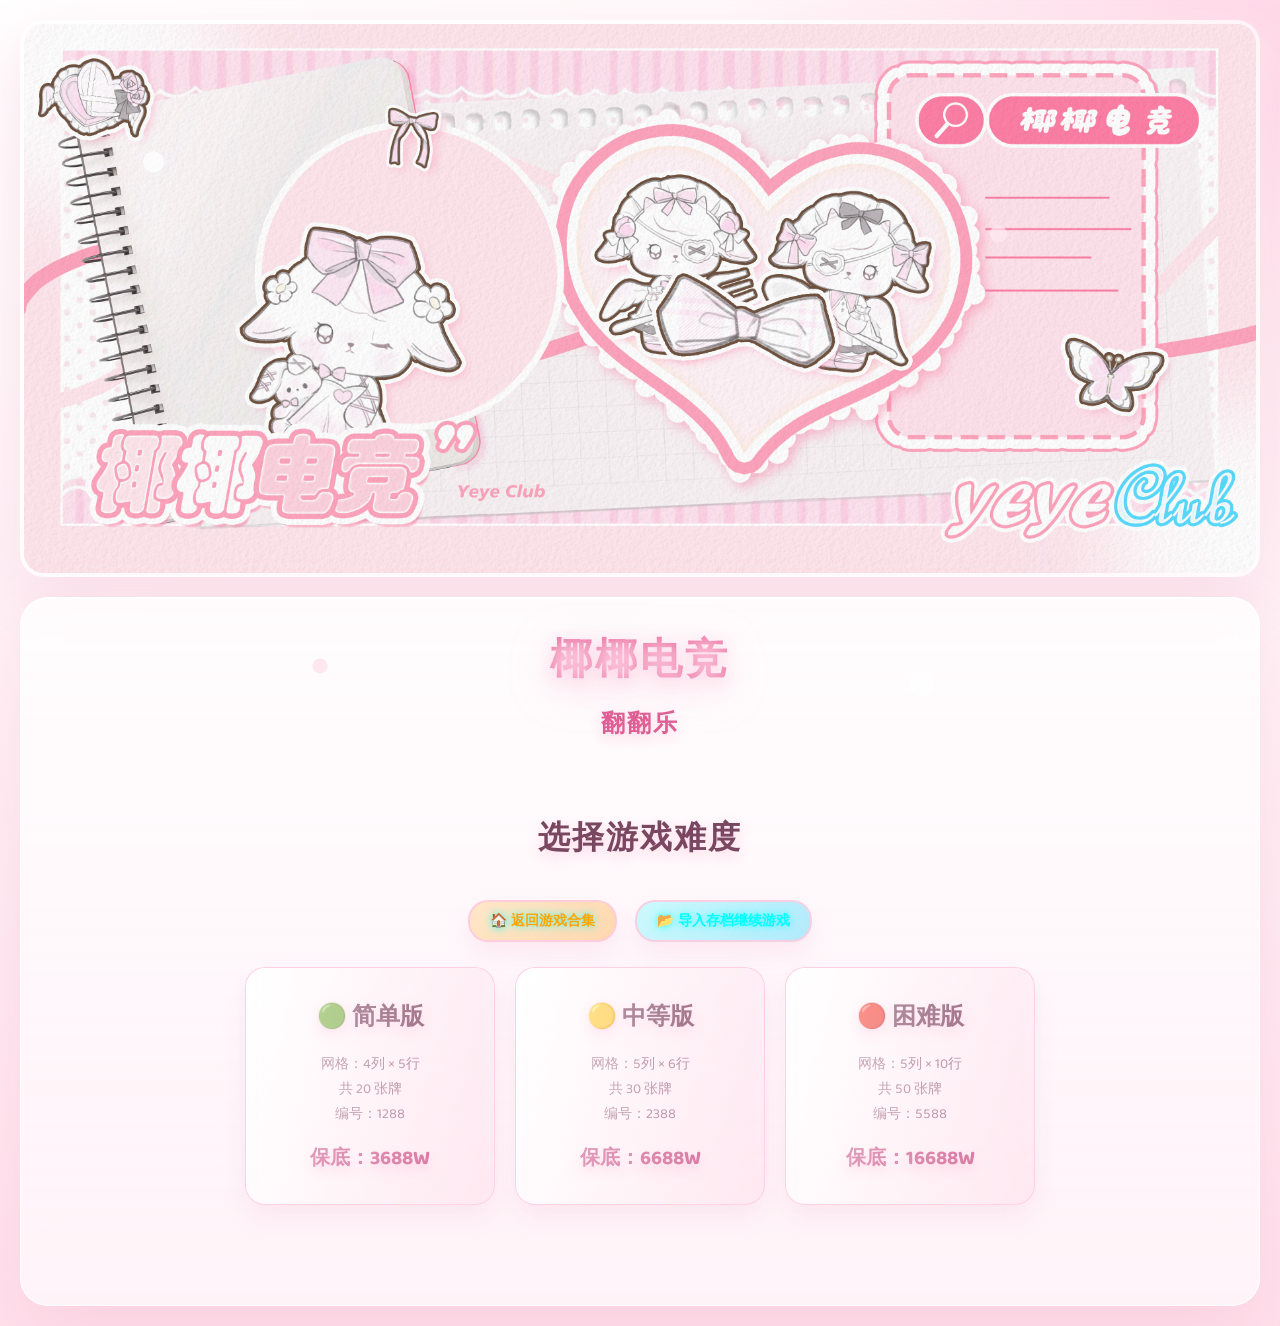
==== commit 93df0de4: "feat: 抽奖" ====
--- a/flipcard.html
+++ b/flipcard.html
@@ -6,7 +6,8 @@
     <title>椰椰电竞 - 翻翻乐</title>
     <link rel="preconnect" href="https://fonts.googleapis.com">
     <link rel="preconnect" href="https://fonts.gstatic.com" crossorigin>
-    <link href="https://fonts.googleapis.com/css2?family=Orbitron:wght@400;700;900&display=swap" rel="stylesheet">
+    <link href="https://fonts.googleapis.com/css2?family=Baloo+2:wght@400;500;700;800&display=swap" rel="stylesheet">
+    <link rel="stylesheet" href="theme.css">
     <style>
         * {
             margin: 0;
@@ -731,7 +732,7 @@
     </style>
 </head>
 <body>
-    <img src="beijingtu.jpg" alt="椰椰电竞" class="bg-image">
+    <img src="微信图片_20260617232637_626_31.jpg" alt="椰椰电竞" class="bg-image">
     <div class="container">
         <div class="header">
             <div class="title">椰椰电竞</div>
@@ -744,7 +745,7 @@
             
             <!-- 导入数据按钮 -->
             <div style="text-align: center; margin-bottom: 20px;">
-                <button class="btn btn-secondary" onclick="location.href='index.html'" style="font-size: 14px; padding: 10px 20px; margin-right: 10px;">
+                <button class="btn btn-secondary" onclick="location.href='games.html'" style="font-size: 14px; padding: 10px 20px; margin-right: 10px;">
                     🏠 返回游戏合集
                 </button>
                 <button class="btn" onclick="importData()" style="font-size: 14px; padding: 10px 20px;">
--- a/theme.css
+++ b/theme.css
@@ -0,0 +1,323 @@
+:root {
+    --bg-1: #fffafb;
+    --bg-2: #fff1f6;
+    --bg-3: #ffe1ec;
+    --panel: rgba(255, 255, 255, 0.86);
+    --panel-strong: rgba(255, 247, 251, 0.95);
+    --panel-soft: rgba(255, 240, 246, 0.9);
+    --pink: #f28ab2;
+    --pink-deep: #df5f95;
+    --pink-soft: #ffdae8;
+    --rose: #ffbfd5;
+    --text: #7a4761;
+    --text-soft: #9f6f86;
+    --line: rgba(242, 138, 178, 0.3);
+    --shadow: rgba(231, 143, 177, 0.2);
+    --shadow-strong: rgba(223, 95, 149, 0.24);
+}
+
+body {
+    font-family: "Baloo 2", "Microsoft YaHei", Arial, sans-serif !important;
+    color: var(--text);
+    background:
+        radial-gradient(circle at top left, rgba(255, 255, 255, 0.96), transparent 35%),
+        radial-gradient(circle at top right, rgba(255, 214, 230, 0.92), transparent 30%),
+        linear-gradient(180deg, var(--bg-1) 0%, var(--bg-2) 52%, var(--bg-3) 100%) !important;
+}
+
+body::before {
+    background:
+        radial-gradient(circle at 18% 22%, rgba(255, 195, 220, 0.55) 0%, transparent 36%),
+        radial-gradient(circle at 85% 18%, rgba(255, 228, 239, 0.85) 0%, transparent 30%),
+        radial-gradient(circle at 50% 82%, rgba(250, 176, 205, 0.35) 0%, transparent 34%) !important;
+}
+
+body::after {
+    content: "";
+    position: fixed;
+    inset: 0;
+    pointer-events: none;
+    z-index: 1;
+    opacity: 0.8;
+    background:
+        radial-gradient(circle at 12% 18%, rgba(255, 255, 255, 0.9) 0 10px, transparent 11px),
+        radial-gradient(circle at 78% 26%, rgba(255, 233, 241, 0.85) 0 8px, transparent 9px),
+        radial-gradient(circle at 72% 76%, rgba(255, 255, 255, 0.75) 0 12px, transparent 13px),
+        radial-gradient(circle at 25% 74%, rgba(255, 224, 235, 0.9) 0 7px, transparent 8px);
+    animation: themeFloatDots 14s linear infinite;
+}
+
+@keyframes themeFloatDots {
+    0% { transform: translateY(0); }
+    50% { transform: translateY(12px); }
+    100% { transform: translateY(0); }
+}
+
+.bg-image {
+    border-radius: 24px !important;
+    border: 4px solid rgba(255, 255, 255, 0.72) !important;
+    box-shadow:
+        0 24px 60px rgba(223, 95, 149, 0.18),
+        0 10px 30px rgba(255, 255, 255, 0.7) !important;
+}
+
+.container,
+.maze-container,
+.control-panel,
+.game-board,
+.game-rules,
+.preview-container,
+.viewer-toolbar,
+.fullscreen-viewer,
+.image-preview {
+    backdrop-filter: blur(18px);
+}
+
+.container,
+.maze-container,
+.control-panel {
+    background: linear-gradient(180deg, rgba(255, 255, 255, 0.82), rgba(255, 244, 249, 0.95)) !important;
+    border: 1px solid rgba(255, 255, 255, 0.95) !important;
+    border-radius: 28px !important;
+    box-shadow:
+        0 30px 70px var(--shadow),
+        inset 0 1px 0 rgba(255, 255, 255, 0.9) !important;
+    color: var(--text);
+}
+
+.title,
+.subtitle,
+.image-menu-title,
+.preview-title,
+.info-title,
+.rules-title,
+.package-title,
+.difficulty-name,
+.game-name,
+.start-screen h2,
+.game-rules h4 {
+    text-shadow: 0 5px 14px rgba(255, 213, 229, 0.95) !important;
+}
+
+.title {
+    font-weight: 800 !important;
+    letter-spacing: 3px !important;
+    background: linear-gradient(90deg, #df5f95, #f28ab2, #ffb8cf, #df5f95) !important;
+    background-size: 200% auto !important;
+    -webkit-background-clip: text !important;
+    -webkit-text-fill-color: transparent !important;
+    background-clip: text !important;
+    filter: drop-shadow(0 8px 20px rgba(242, 138, 178, 0.25)) !important;
+}
+
+.subtitle,
+.version,
+.info-label,
+.game-desc,
+.difficulty-info,
+.package-info,
+.rule-item,
+.game-rules,
+.footer,
+.start-screen p {
+    color: var(--text-soft) !important;
+}
+
+.image-menu-title,
+.preview-title,
+.info-title,
+.rules-title,
+.package-title,
+.difficulty-name,
+.game-name,
+.start-screen h2,
+.game-rules h4,
+.info-value,
+.package-base,
+.difficulty-base,
+.subtitle {
+    color: var(--pink-deep) !important;
+}
+
+.game-card,
+.package-card,
+.difficulty-card,
+.grid-option,
+.card,
+.cell,
+.menu-button,
+.back-button,
+.back-home,
+.image-menu-tab,
+.image-button,
+.viewer-button,
+.control-btn,
+button {
+    border-radius: 20px !important;
+    border-color: rgba(255, 202, 223, 0.9) !important;
+    box-shadow: 0 12px 24px rgba(231, 143, 177, 0.14) !important;
+}
+
+.game-card,
+.package-card,
+.difficulty-card,
+.grid-option,
+.card,
+.cell,
+.maze-container,
+.control-panel,
+.game-rules {
+    background: linear-gradient(145deg, rgba(255, 255, 255, 0.95), rgba(255, 241, 246, 0.9)) !important;
+}
+
+.game-card,
+.package-card,
+.difficulty-card,
+.grid-option {
+    border: 1px solid rgba(255, 205, 224, 0.9) !important;
+}
+
+.menu-button,
+.back-button,
+.back-home,
+.image-menu-tab,
+.image-button,
+.viewer-button,
+.control-btn {
+    background: linear-gradient(180deg, rgba(255, 255, 255, 0.95), rgba(255, 236, 244, 0.95)) !important;
+    color: var(--text) !important;
+    border: 1px solid rgba(255, 202, 223, 0.9) !important;
+}
+
+.menu-button:hover,
+.back-button:hover,
+.back-home:hover,
+.image-menu-tab:hover,
+.image-button:hover,
+.image-menu-tab.active,
+.image-button.active,
+.viewer-button:hover,
+.control-btn:hover:not(:disabled),
+.difficulty-card:hover,
+.package-card:hover,
+.grid-option:hover,
+.game-card:hover {
+    background: linear-gradient(180deg, rgba(255, 228, 239, 1), rgba(255, 209, 225, 0.98)) !important;
+    color: var(--pink-deep) !important;
+    border-color: rgba(242, 138, 178, 0.9) !important;
+    box-shadow:
+        0 14px 28px rgba(223, 95, 149, 0.2),
+        0 0 0 4px rgba(255, 238, 245, 0.9) !important;
+}
+
+.game-card:hover,
+.package-card:hover,
+.difficulty-card:hover,
+.grid-option:hover {
+    transform: translateY(-6px) scale(1.01) !important;
+}
+
+.game-card::before,
+.package-card::before,
+.difficulty-card::before,
+.grid-option::before {
+    background: linear-gradient(45deg, transparent, rgba(255, 255, 255, 0.5), rgba(255, 204, 225, 0.25), transparent) !important;
+}
+
+.game-card::after {
+    border-radius: 24px !important;
+    background: linear-gradient(45deg, rgba(255, 255, 255, 0.95), rgba(255, 195, 220, 0.95), rgba(242, 138, 178, 0.65)) !important;
+}
+
+.game-name,
+.package-title,
+.difficulty-name,
+.start-screen h2 {
+    color: var(--text) !important;
+}
+
+.game-card:hover .game-name,
+.game-card:hover .info-value {
+    color: var(--pink-deep) !important;
+}
+
+.game-icon {
+    filter: drop-shadow(0 8px 18px rgba(242, 138, 178, 0.22)) !important;
+}
+
+.info-value,
+.package-price,
+.difficulty-base,
+.package-base,
+.rule-highlight {
+    color: #c95085 !important;
+    text-shadow: 0 6px 12px rgba(255, 201, 221, 0.95) !important;
+}
+
+.rule-warning {
+    color: #df5f95 !important;
+}
+
+.difficulty-tag,
+.difficulty-experience,
+.difficulty-advanced,
+.difficulty-expert,
+.difficulty-supreme {
+    background: linear-gradient(180deg, rgba(255, 236, 244, 0.95), rgba(255, 214, 228, 0.95)) !important;
+    color: var(--pink-deep) !important;
+    border: 1px solid rgba(242, 138, 178, 0.6) !important;
+    box-shadow: none !important;
+}
+
+.game-board,
+.maze-canvas,
+.preview-canvas {
+    background: linear-gradient(180deg, rgba(255, 251, 253, 0.96), rgba(255, 241, 246, 0.95)) !important;
+    border-color: rgba(255, 209, 225, 0.92) !important;
+    box-shadow:
+        inset 0 1px 0 rgba(255, 255, 255, 0.92),
+        0 18px 36px rgba(223, 95, 149, 0.12) !important;
+}
+
+.cell,
+.card {
+    color: var(--pink-deep) !important;
+    text-shadow: none !important;
+}
+
+.card .card-back,
+.info-label,
+.game-rules li,
+.game-rules p {
+    color: var(--text-soft) !important;
+}
+
+.image-menu-section,
+.footer,
+.preview-container {
+    border-top: 1px dashed rgba(242, 138, 178, 0.38) !important;
+}
+
+.fullscreen-viewer {
+    background: rgba(121, 73, 97, 0.82) !important;
+}
+
+.menu-preview-image,
+.fullscreen-viewer img {
+    border-radius: 14px !important;
+    box-shadow:
+        0 18px 36px rgba(223, 95, 149, 0.18),
+        0 8px 20px rgba(255, 255, 255, 0.9) !important;
+}
+
+@media (max-width: 768px) {
+    .bg-image {
+        border-radius: 18px !important;
+    }
+
+    .container,
+    .maze-container,
+    .control-panel {
+        border-radius: 22px !important;
+    }
+}
